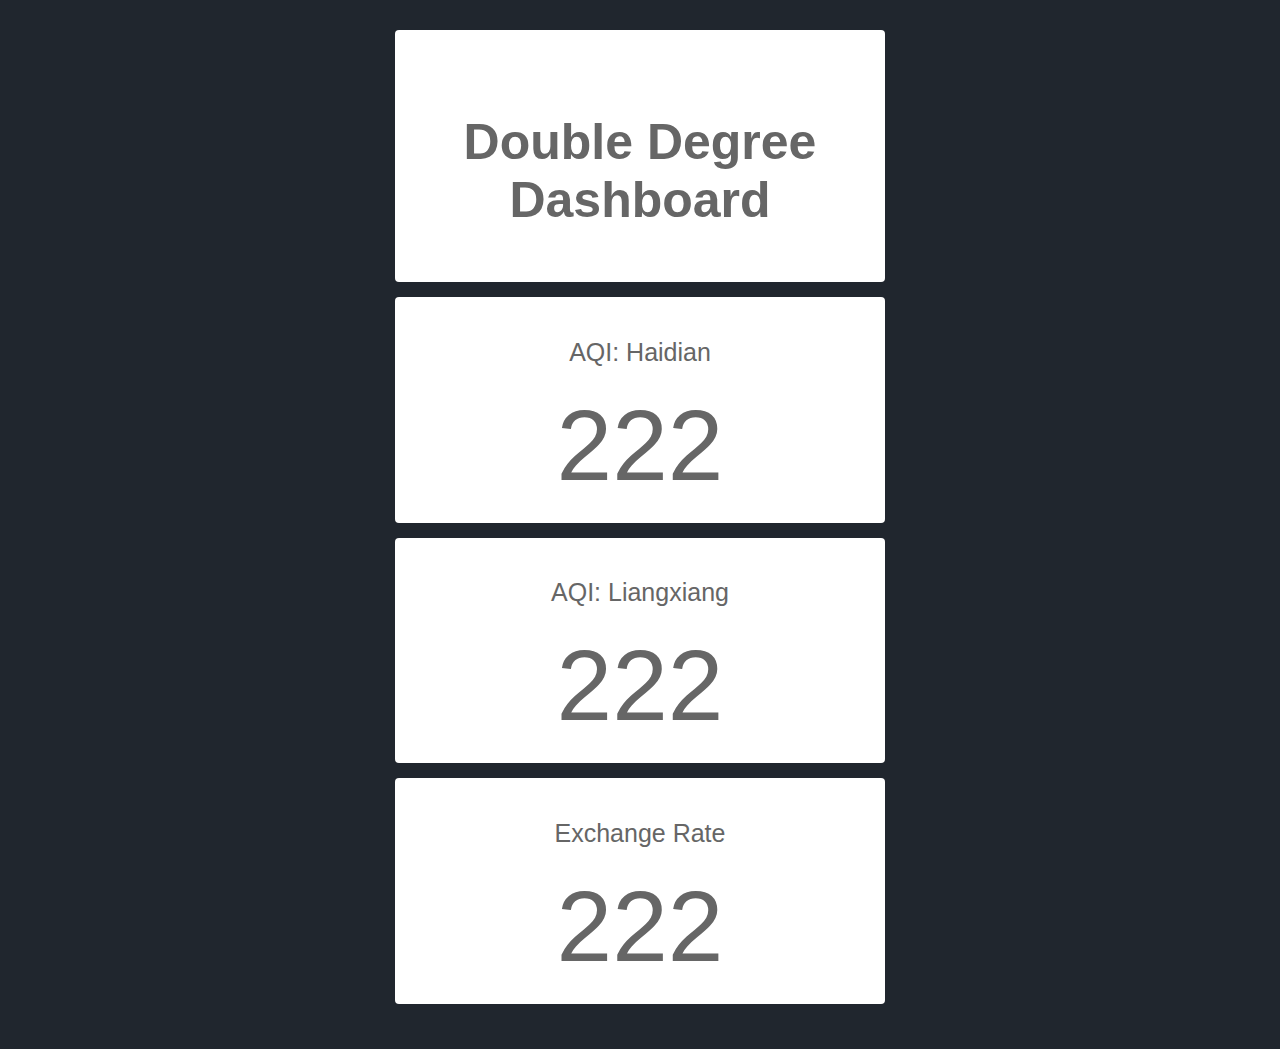
==== index.html @ 167161e0 "PWA cahnges 1" ====
<!DOCTYPE html>
<html lang="en">
  <head>

    <meta name="apple-mobile-web-app-capable" content="yes">
<meta name="apple-mobile-web-app-status-bar-style" content="black-translucent">




    <script src="https://ajax.aspnetcdn.com/ajax/jQuery/jquery-3.3.1.min.js"></script>
    <!-- Odometr includes -->
    <link rel="stylesheet" href="https://github.hubspot.com/odometer/themes/odometer-theme-car.css" />
    <script src="https://github.hubspot.com/odometer/odometer.js"></script>

    <link rel="stylesheet" href="assets/css/main.css" />
    <script src="assets/js/functions.js" type="text/javascript"></script>

    <title>Gordan Trevis Kit</title>
  </head>

  <body>
    <div class="container">

      <div id="banner_head" class="banner">
        <br>
        <h1 id="textarea2" > Double Degree <br> Dashboard </h1>

      </div>

      <div id="banner_haidian" class="banner">
        <h2 id="textarea2" > AQI: Haidian </h2>
        <div id="odometer_haidian" class="odometer">222</div>
      </div>

      <div id="banner_liangxiang" class="banner">
        <h2 id="textarea" >AQI: Liangxiang</h2>
        <div id="odometer" class="odometer">222</div>
      </div>

      <div id="banner_exchange" class="banner">
        <h2 id="textarea" >Exchange Rate</h2>
        <div id="odometer_exchange" class="odometer">222</div>
      </div>

      <!-- <div id="banner-message" class="banner">
        <p id="text" >Hello World</p>
        <p id="text2" >Hello World</p>
        <button id="Buttontext">Change color</button>
        <button id="btnAjaxCall">Call</button>
      </div>

      <div id="xbanner-message" class="banner">
        <p id="xtext" >Hello World</p>
        <p id="xtext2" >Hello World</p>
        <button id="xButtontext">Change color</button>
      </div>
    </div> -->

  </body>
</html>
---- assets/css/main.css ----
@font-face {
  font-family: 'Fira Sans';
  font-style: normal;
  font-weight: 400;
  src: local("Fira Sans"), local("FiraSans-Regular"), url(http://fonts.gstatic.com/s/firasans/v5/EjsrzDkQUQCDwsBtLpcVQZBw1xU1rKptJj_0jans920.woff2) format("woff2");
  unicode-range: U+0000-00FF, U+0131, U+0152-0153, U+02C6, U+02DA, U+02DC, U+2000-206F, U+2074, U+20AC, U+2212, U+2215, U+E0FF, U+EFFD, U+F000; }

@font-face {
  font-family: 'Fira Sans';
  font-style: normal;
  font-weight: 700;
  src: local("Fira Sans Bold"), local("FiraSans-Bold"), url(http://fonts.gstatic.com/s/firasans/v5/DugPdSljmOTocZOR2CItOhampu5_7CjHW5spxoeN3Vs.woff2) format("woff2");
  unicode-range: U+0000-00FF, U+0131, U+0152-0153, U+02C6, U+02DA, U+02DC, U+2000-206F, U+2074, U+20AC, U+2212, U+2215, U+E0FF, U+EFFD, U+F000; }

@font-face {
  font-family: 'Fira Mono';
  font-style: normal;
  font-weight: 400;
  src: local("Fira Mono"), local("FiraMono"), url(http://fonts.gstatic.com/s/firamono/v3/SlRWfq1zeqXiYWAN-lnG-pBw1xU1rKptJj_0jans920.woff2) format("woff2");
  unicode-range: U+0000-00FF, U+0131, U+0152-0153, U+02C6, U+02DA, U+02DC, U+2000-206F, U+2074, U+20AC, U+2212, U+2215, U+E0FF, U+EFFD, U+F000; }

/*! normalize.css v3.0.2 | MIT License | git.io/normalize */
html {
  font-family: sans-serif;
  -ms-text-size-adjust: 100%;
  -webkit-text-size-adjust: 100%; }

body {
  margin: 0; }

/* article,
aside,
details,
figcaption,
figure,
footer,
header,
hgroup,
main,
menu,
nav,
section,
summary {
  display: block; }

audio,
canvas,
progress,
video {
  display: inline-block;
  vertical-align: baseline; }

audio:not([controls]) {
  display: none;
  height: 0; }

[hidden],
template {
  display: none; }

a {
  background-color: transparent; }

a:active,
a:hover {
  outline: 0; }

abbr[title] {
  border-bottom: 1px dotted; }

b,
strong {
  font-weight: bold; }

dfn {
  font-style: italic; }

h1 {
  font-size: 2em;
  margin: 0.67em 0; }

mark {
  background: #ff0;
  color: #000; }

small {
  font-size: 80%; }

sub,
sup {
  font-size: 75%;
  line-height: 0;
  position: relative;
  vertical-align: baseline; }

sup {
  top: -0.5em; }

sub {
  bottom: -0.25em; }

img {
  border: 0; }

svg:not(:root) {
  overflow: hidden; }

figure {
  margin: 1em 40px; }

hr {
  -moz-box-sizing: content-box;
  box-sizing: content-box;
  height: 0; }

pre {
  overflow: auto; }

code,
kbd,
pre,
samp {
  font-family: monospace, monospace;
  font-size: 1em; }

button,
input,
optgroup,
select,
textarea {
  color: inherit;
  font: inherit;
  margin: 0; }

button {
  overflow: visible; }

button,
select {
  text-transform: none; }

button,
html input[type="button"],
input[type="reset"],
input[type="submit"] {
  -webkit-appearance: button;
  cursor: pointer; }

button[disabled],
html input[disabled] {
  cursor: default; }

button::-moz-focus-inner,
input::-moz-focus-inner {
  border: 0;
  padding: 0; }

input {
  line-height: normal; }

input[type="checkbox"],
input[type="radio"] {
  box-sizing: border-box;
  padding: 0; }

input[type="number"]::-webkit-inner-spin-button,
input[type="number"]::-webkit-outer-spin-button {
  height: auto; }

input[type="search"] {
  -webkit-appearance: textfield;
  -moz-box-sizing: content-box;
  -webkit-box-sizing: content-box;
  box-sizing: content-box; }

input[type="search"]::-webkit-search-cancel-button,
input[type="search"]::-webkit-search-decoration {
  -webkit-appearance: none; }

fieldset {
  border: 1px solid #c0c0c0;
  margin: 0 2px;
  padding: 0.35em 0.625em 0.75em; }

legend {
  border: 0;
  padding: 0; }

textarea {
  overflow: auto; }

optgroup {
  font-weight: bold; }

table {
  border-collapse: collapse;
  border-spacing: 0; }

td,
th {
  padding: 0; }

body {
  background-color: white;
  font-size: 14px;
  line-height: 1.6;
  font-family: 'Fira Sans', sans-serif;
  color: #666;
  -webkit-font-smoothing: antialiased;
  -webkit-text-size-adjust: 100%; }

::selection {
  background: #FFF498; }

::-moz-selection {
  background: #FFF498; }

img::selection {
  background: transparent; }

img::-moz-selection {
  background: transparent; }

body {
  -webkit-tap-highlight-color: #FFF498; }

a {
  color: #AFD11E;
  text-decoration: none;
  outline: 0; }
  a:hover, a:focus {
    color: #d2ea6b; }

.gigantic, .huge, .large, .bigger, .big,
h1, h2, h3, h4, h5, h6 {
  color: #222;
  font-weight: bold; }

.gigantic {
  font-size: 110px;
  line-height: 1.09;
  letter-spacing: -2px; }

.huge, h1 {
  font-size: 68px;
  line-height: 1.05;
  letter-spacing: -1px; }

.large, h2 {
  font-size: 42px;
  line-height: 1.14; }

.bigger, h3 {
  font-size: 26px;
  line-height: 1.38; }

.big, h4 {
  font-size: 22px;
  line-height: 1.38; }

.small, small {
  font-size: 10px;
  line-height: 1.2; }

p {
  margin: 0 0 20px 0; }

em {
  font-style: italic; }

strong {
  font-weight: bold; }

hr {
  border: solid #ddd;
  border-width: 1px 0 0;
  clear: both;
  margin: 10px 0 30px;
  height: 0; }

/* .button,
button,
input[type="submit"],
input[type="reset"],
input[type="button"] {
  display: inline-block;
  height: 38px;
  padding: 0 30px;
  color: #555;
  text-align: center;
  font-size: 11px;
  font-weight: 600;
  line-height: 38px;
  letter-spacing: .1rem;
  text-transform: uppercase;
  text-decoration: none;
  white-space: nowrap;
  background-color: transparent;
  border-radius: 4px;
  border: 1px solid #AFD11E;
  cursor: pointer;
  box-sizing: border-box; } */

  /* .button:hover, .button:active, .button:focus,
  button:hover,
  button:active,
  button:focus,
  input[type="submit"]:hover,
  input[type="submit"]:active,
  input[type="submit"]:focus,
  input[type="reset"]:hover,
  input[type="reset"]:active,
  input[type="reset"]:focus,
  input[type="button"]:hover,
  input[type="button"]:active,
  input[type="button"]:focus {
    color: #333;
    border-color: #888;
    outline: 0; } */





      /** CSS **/


      body {
      background: #20262E;
      padding: 20px;
      font-family: Helvetica;
      margin: 10px;
      overflow-x: hidden;


    /* font-size: 14px; */
    /* line-height: 1.6; */

    color: #666;
    -webkit-font-smoothing: antialiased;
    -webkit-text-size-adjust: 100%;
}




      button {
      background: #0084ff;
      border: none;
      border-radius: 5px;
      padding: 8px 14px;
      font-size: 15px;
      color: #fff;
      }

      .banner {
      background: #fff;
      border-radius: 4px;
      padding: 20px;
      font-size: 25px;
      text-align: center;
      transition: all 0.2s;
      margin: 0 auto;
      width: 450px;
      margin-bottom: 15px;
      }

      .banner.alt {
      background: #0084ff;
      color: #fff;
      margin: 10px auto;
      width: 320px;
      }

      .banner.alt button {
      background: #fff;
      color: #000;
      }

      .odometer {
        font-size: 100px;
      }

      /** MEDIA STYLES  **/
      /** MEDIA STYLES  **/
      /** MEDIA STYLES  **/

      h2{
        font-size:25px;
        font-weight: unset;

      }

          /* Responsive Styles Tablet And Below */
          @media (max-width: 980px) {

          h2{
            font-size:70px;
          }

          .banner{
            width: 80%;

          }

          .odometer {
            font-size: 200px!important;
          }

          #banner_head {
            margin-top: 30px;
            margin-bottom: 40px;
            }


          }
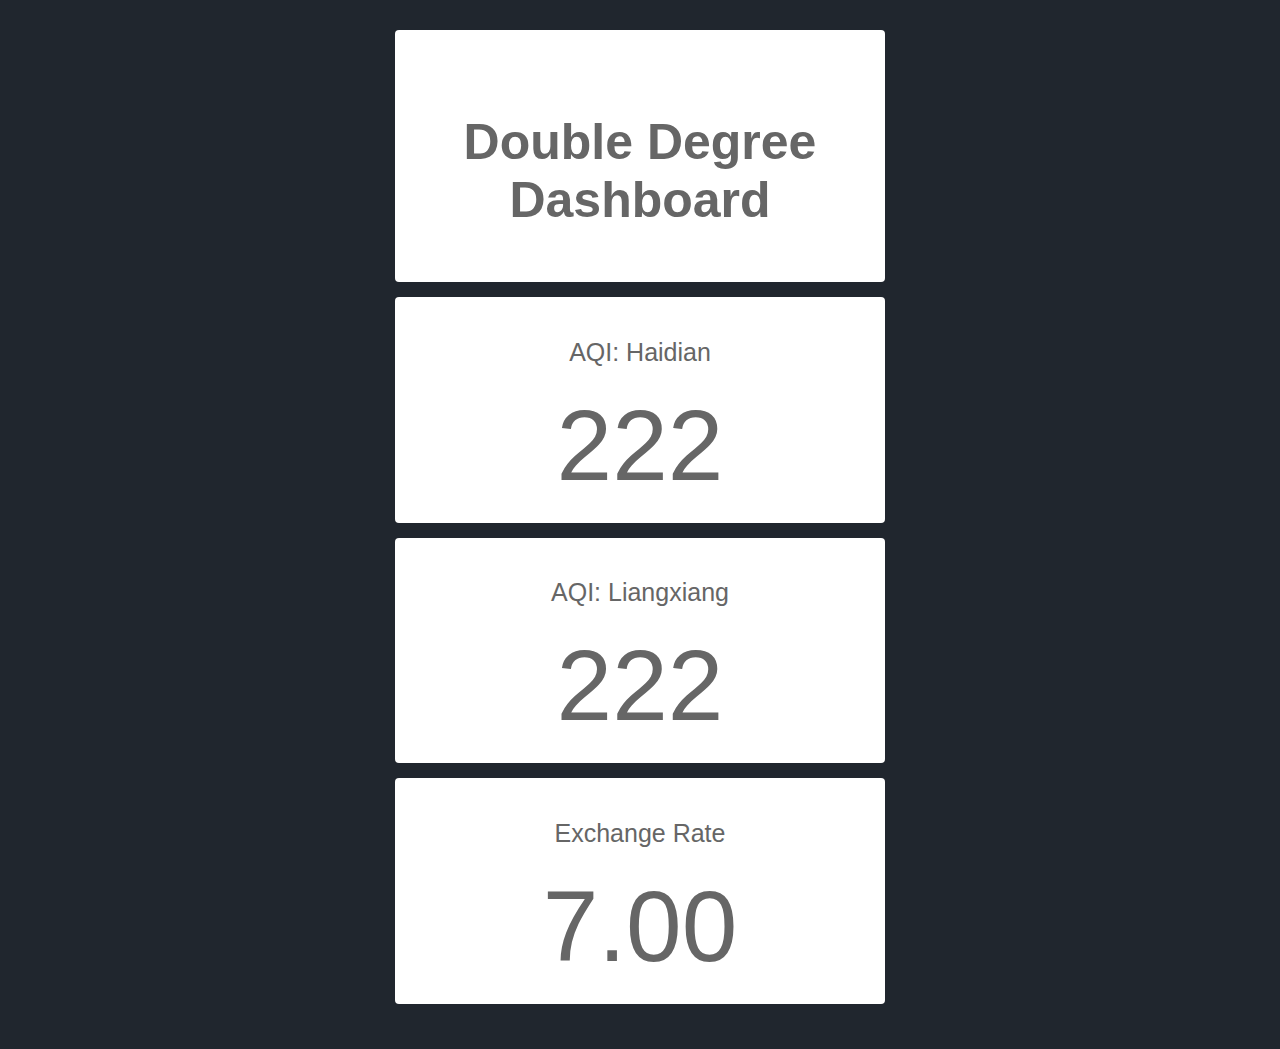
==== commit 0d55971e: "improved Exchanged rate" ====
--- a/index.html
+++ b/index.html
@@ -40,7 +40,7 @@
 
       <div id="banner_exchange" class="banner">
         <h2 id="textarea" >Exchange Rate</h2>
-        <div id="odometer_exchange" class="odometer">222</div>
+        <div id="odometer_exchange" class="odometer">7.00</div>
       </div>
 
       <!-- <div id="banner-message" class="banner">
--- a/assets/css/main.css
+++ b/assets/css/main.css
@@ -381,15 +381,17 @@
         font-size: 100px;
       }
 
+      h2{
+        font-size:25px;
+        font-weight: unset;
+
+      }
+      
       /** MEDIA STYLES  **/
       /** MEDIA STYLES  **/
       /** MEDIA STYLES  **/
 
-      h2{
-        font-size:25px;
-        font-weight: unset;
-
-      }
+
 
           /* Responsive Styles Tablet And Below */
           @media (max-width: 980px) {
@@ -397,6 +399,11 @@
           h2{
             font-size:70px;
           }
+
+          #banner_exchange h2{
+            line-height:5px
+            }
+
 
           .banner{
             width: 80%;
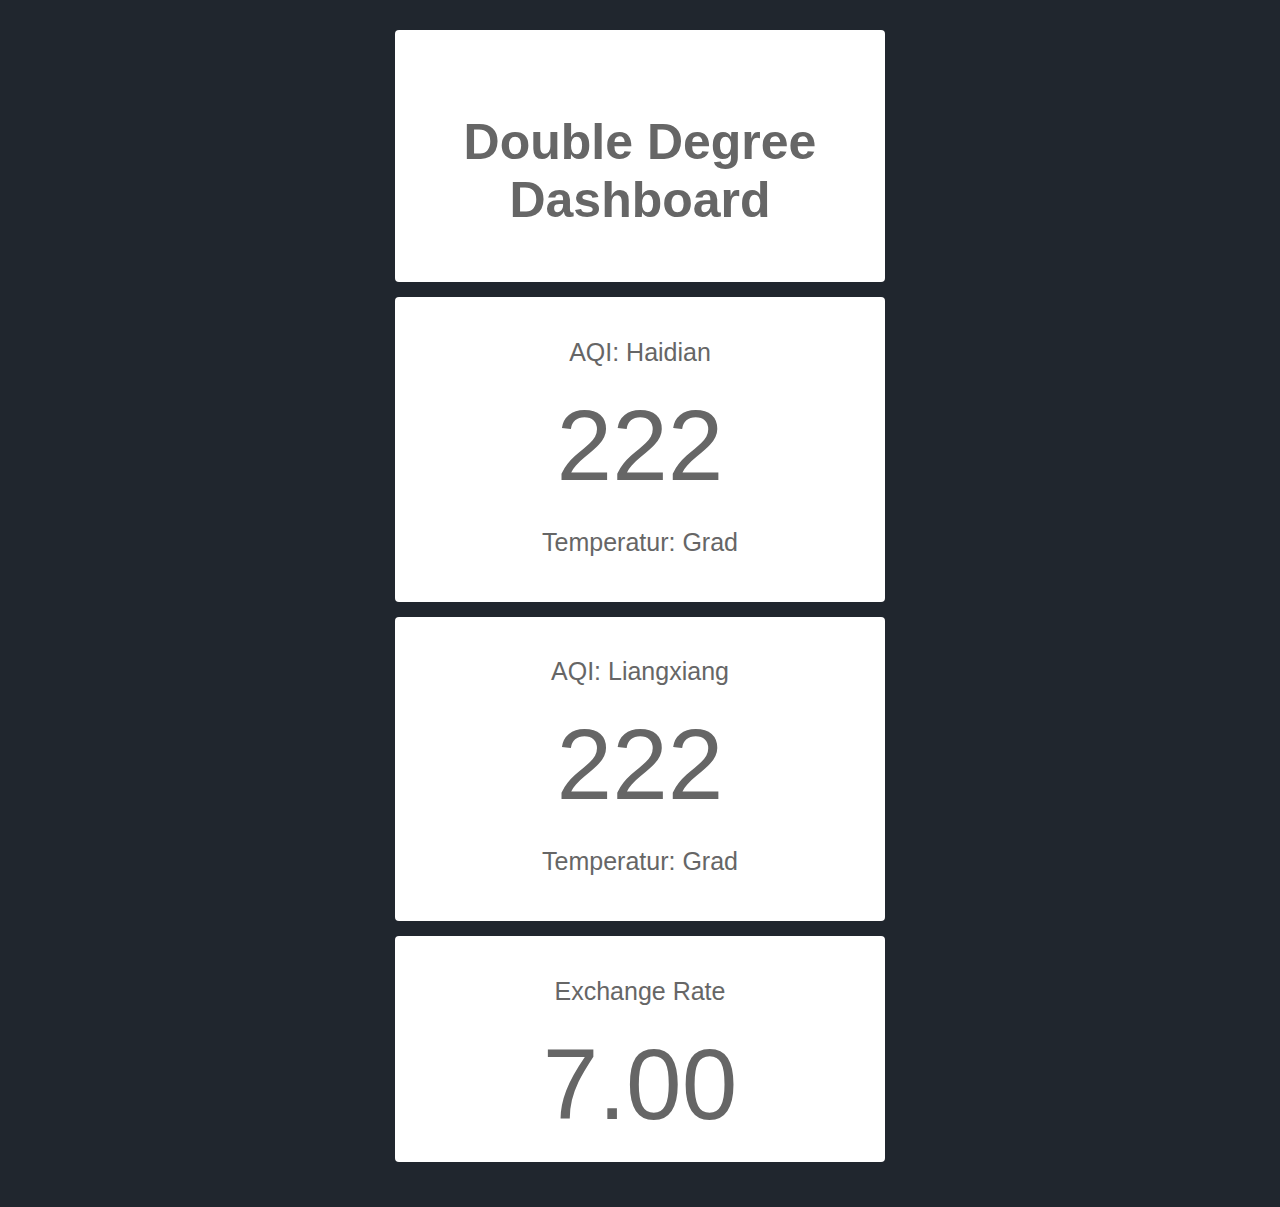
==== commit d67a973c: "Added Temp section" ====
--- a/index.html
+++ b/index.html
@@ -31,11 +31,17 @@
       <div id="banner_haidian" class="banner">
         <h2 id="textarea2" > AQI: Haidian </h2>
         <div id="odometer_haidian" class="odometer">222</div>
+        <div class="temparea">
+          <p class="temperatur">Temperatur: <span id="temp_haidian"></span> Grad</p>
+        </div>
       </div>
 
       <div id="banner_liangxiang" class="banner">
         <h2 id="textarea" >AQI: Liangxiang</h2>
         <div id="odometer" class="odometer">222</div>
+        <div class="temparea">
+          <p class="temperatur">Temperatur: <span id="temp_liangxian"></span> Grad</p>
+        </div>
       </div>
 
       <div id="banner_exchange" class="banner">
--- a/assets/css/main.css
+++ b/assets/css/main.css
@@ -383,10 +383,11 @@
 
       h2{
         font-size:25px;
+
         font-weight: unset;
 
       }
-      
+
       /** MEDIA STYLES  **/
       /** MEDIA STYLES  **/
       /** MEDIA STYLES  **/
@@ -398,6 +399,7 @@
 
           h2{
             font-size:70px;
+            line-height: 25px;
           }
 
           #banner_exchange h2{
